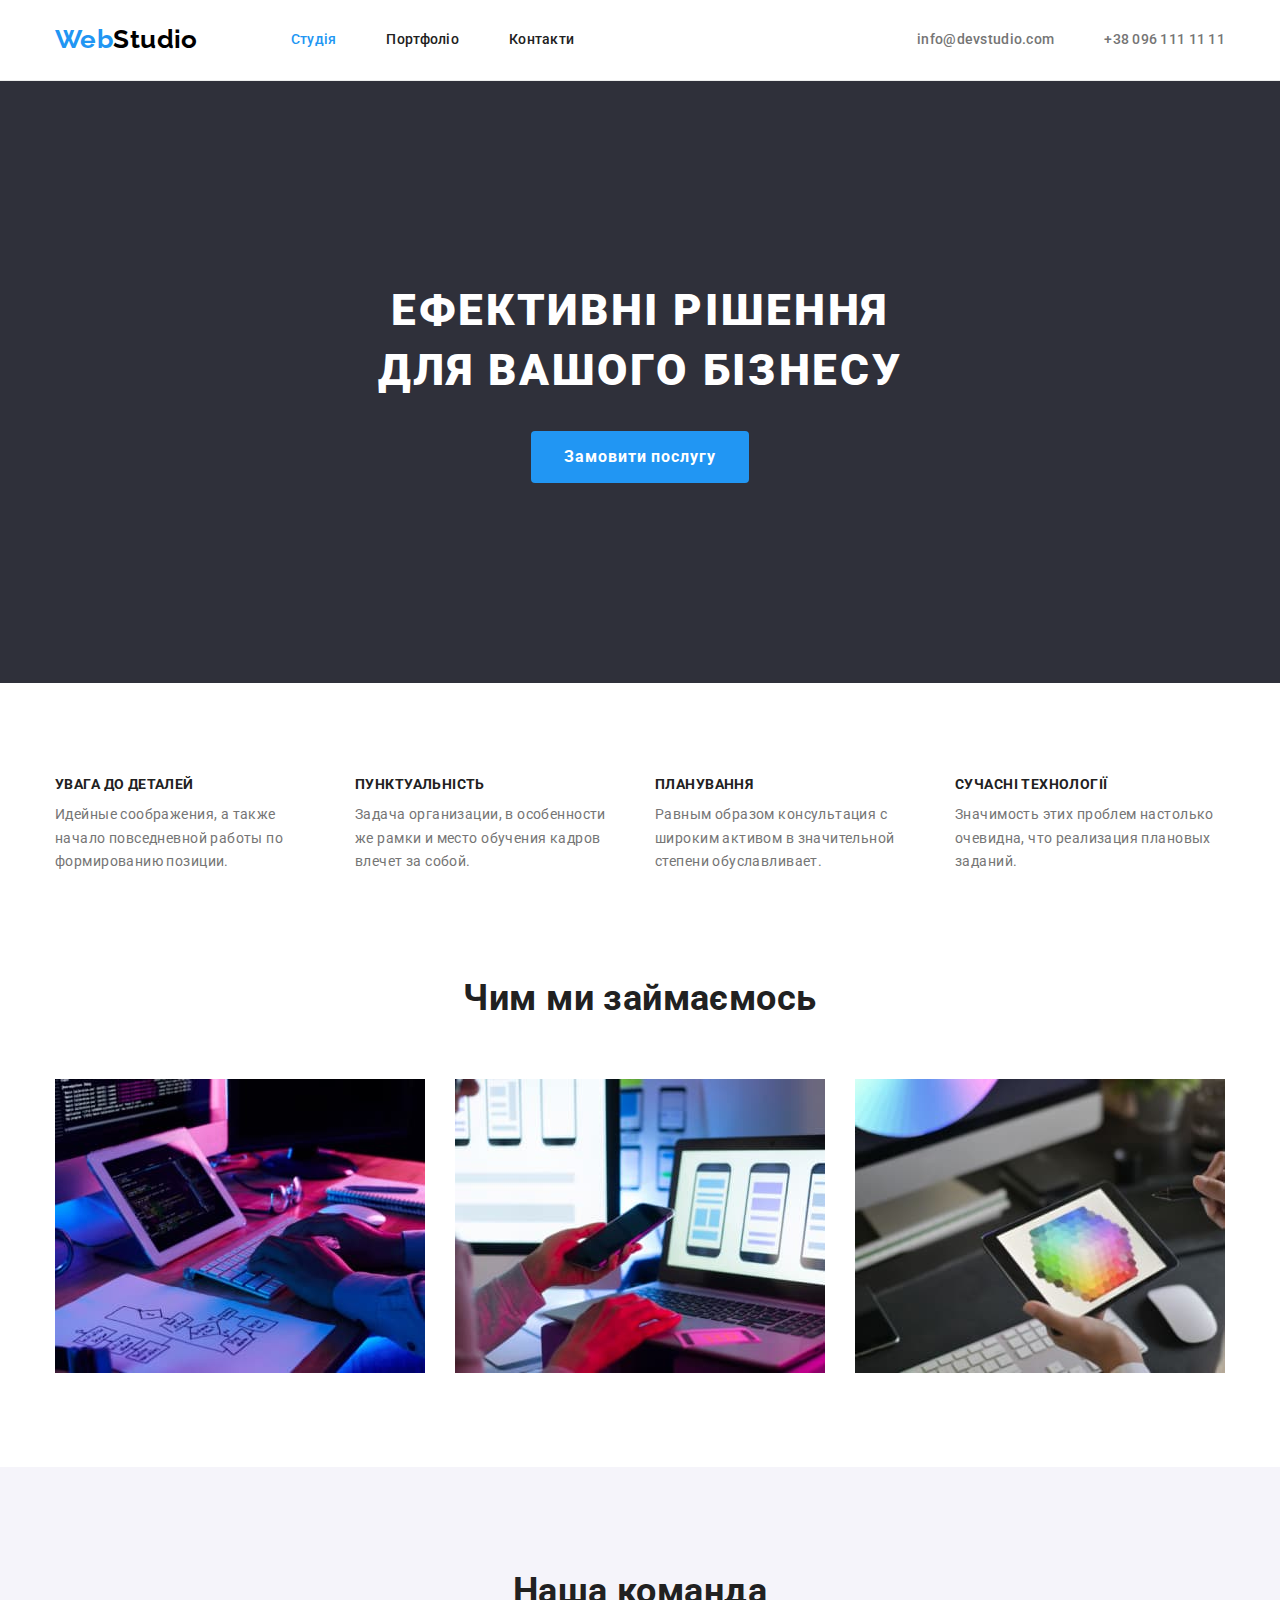
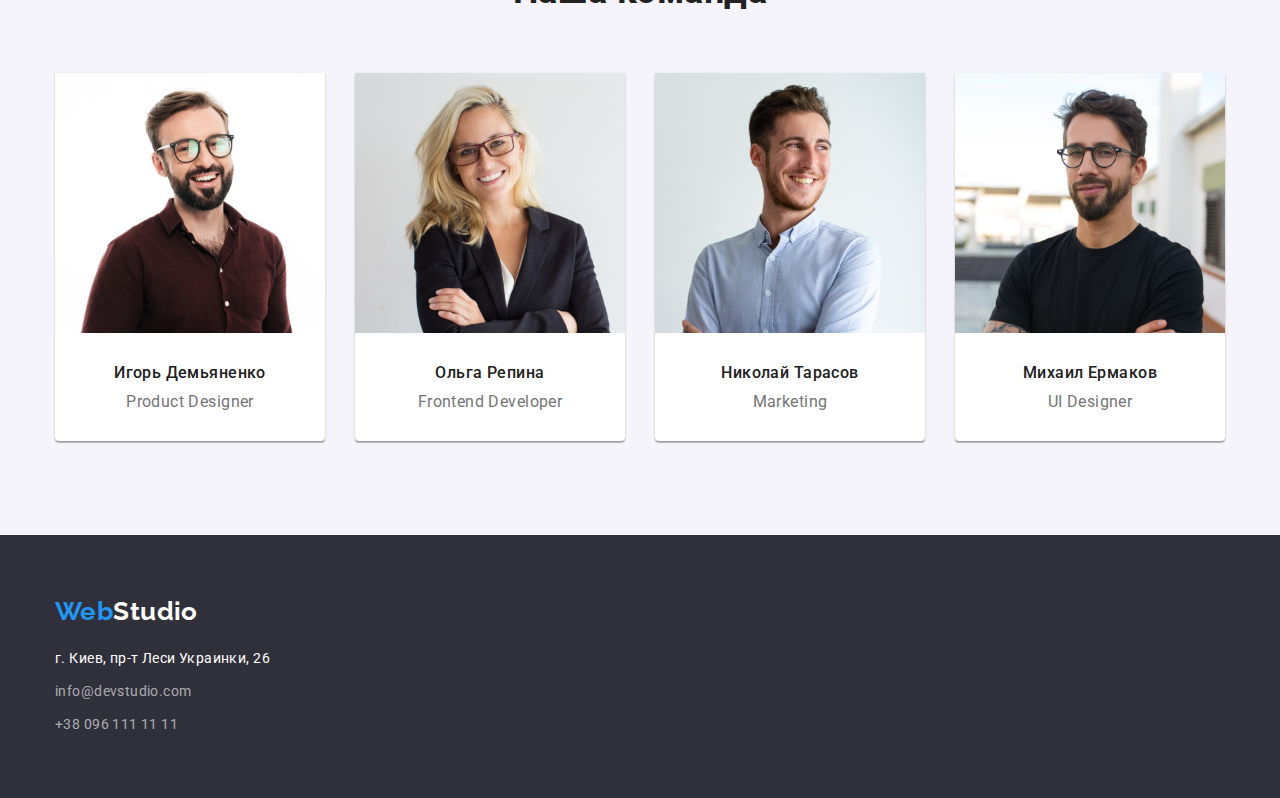
==== index.html @ 95d3e169 "Старт" ====
<!DOCTYPE html>
<html lang="uk">
<head>
  <meta charset="UTF-8">
  <meta http-equiv="X-UA-Compatible" content="IE=edge">
  <meta name="viewport" content="width=device-width, initial-scale=1.0">
  <title>WebStudio</title>
  <!-- Тут шрифти -->
  <link rel="preconnect" href="https://fonts.googleapis.com">
  <link rel="preconnect" href="https://fonts.gstatic.com" crossorigin>
  <link href="https://fonts.googleapis.com/css2?family=Raleway:wght@700&family=Roboto:wght@400;500;700;900&display=swap"
    rel="stylesheet"
  />
  <!-- NORMALIZATION -->
  <link 
    rel="stylesheet" 
    href="https://cdnjs.cloudflare.com/ajax/libs/modern-normalize/1.1.0/modern-normalize.css"
  />
  <!-- Тут стилі -->
  <link rel="stylesheet" href="./css/common.css">
  <link rel="stylesheet" href="./css/studio.css">
</head>
<body>
  <!-- ШАПКА СТОРІНКИ -->
  <!-- Нижня границя шапки згідно макету -->
  <header class="section no-padding header-bottom-brdr">
    <div class="container test-flex">
      <!--navigation zone-->
      <nav class="nav-zone test-flex">
        <!-- logo -->
        <a class="logo-hdr" href="./index.html"><span class="logo-blue">Web</span><span>Studio</span></a>
        <!-- navigation list -->
        <ul class="nav-list test-flex">
          <li>
            <a class="nav-link nav-link-current" href="./index.html">Студія</a>
          </li>
          <li>
            <a class="nav-link" href="./portfolio.html">Портфоліо</a>
          </li>
          <li>
            <a class="nav-link" href="/">Контакти</a>
          </li>
        </ul>
      </nav>
      <!-- contacts -->
      <ul class="contacts test-flex">
        <li>
          <a class="mail" href="mailto:info@devstudio.com">info@devstudio.com</a>
        </li>
        <li>
          <a class="tel" href="tel:+380961111111">+38 096 111 11 11</a>
        </li>
      </ul>
    </div>
  </header>
  <!-- ОСНОВНА ЧАСТИНА -->
  <main>
    <!-- BANER -->
    <section class="section hero">
      <div class="container">
        <h1 class="text-hero">
          Ефективні рішення для вашого бізнесу
        </h1>
        <button class="button-hero" type="button">
          Замовити послугу
        </button>
      </div>
    </section>
    <!-- SPECIALS -->
    <section class="section">
      <div class="container">
        <!-- прихований заголовок секції -->
        <h2 class="visually-hidden">Особливості</h2>
        <ul class="spcls-list test-flex">
          <li>
            <div class="spcls-container">
              <h3 class="spcls-tittles">Увага до деталей</h3>
              <p class="spcls-text">
                Идейные соображения, а также начало повседневной работы по формированию позиции.
              </p>
            </div>
          </li>
          <li>
            <div class="spcls-container">
              <h3 class="spcls-tittles">Пунктуальність</h3>
              <p class="spcls-text">
                Задача организации, в особенности же рамки и место обучения кадров влечет за собой.
              </p>
            </div>
          </li>
          <li>
            <div class="spcls-container">
              <h3 class="spcls-tittles">Планування</h3>
              <p class="spcls-text">
                Равным образом консультация с широким активом в значительной степени обуславливает.
              </p>
            </div>
          </li>
          <li>
            <div class="spcls-container">
              <h3 class="spcls-tittles">Сучасні технології</h3>
              <p class="spcls-text">
                Значимость этих проблем настолько очевидна, что реализация плановых заданий.
              </p>
            </div>
          </li>
        </ul>
      </div>
    </section>
    <!-- TYPES OF WORK -->
    <section class="section no-top-padding">
      <div class="container">
        <h2 class="section-tittle">Чим ми займаємось</h2>
        <ul class="works-list test-flex">
          <li><img src="./images/studio-imgs/box1.jpg" alt="портфоліо-1" width="370"></li>
          <li><img src="./images/studio-imgs/box2.jpg" alt="портфоліо-2" width="370"></li>
          <li><img src="./images/studio-imgs/box3.jpg" alt="портфоліо-3" width="370"></li>
        </ul>
      </div>
    </section>
    <!-- НАША КОМАНДА -->
    <section class="section team-bckgrnd-clr">
      <div class="container">
        <h2 class="section-tittle">Наша команда</h2>
        <ul class="wrkr-cards-list test-flex">
          <li>
            <div class="wrkr-card">
              <img src="./images/studio-imgs/img1.jpg" alt="Игорь Демьяненко" width="270">
              <h3 class="wrkr-name">Игорь Демьяненко</h3>
              <p class="wrkr-position">Product Designer</p>
            </div>
          </li>
          <li>
            <div class="wrkr-card">
              <img src="./images/studio-imgs/img2.jpg" alt="Ольга Репина" width="270">
              <h3 class="wrkr-name">Ольга Репина</h3>
              <p class="wrkr-position">Frontend Developer</p>
            </div>
          </li>
          <li>
            <div class="wrkr-card">
              <img src="./images/studio-imgs/img3.jpg" alt="Николай Тарасов" width="270">
              <h3 class="wrkr-name">Николай Тарасов</h3>
              <p class="wrkr-position">Marketing</p>
            </div>
          </li>
          <li>
            <div class="wrkr-card">
              <img src="./images/studio-imgs/img4.jpg" alt="Михаил Ермаков" width="270">
              <h3 class="wrkr-name">Михаил Ермаков</h3>
              <p class="wrkr-position">UI Designer</p>
            </div>
          </li>
        </ul>
      </div>
    </section>
  </main>
  <!--ПІДВАЛ СТОРІНКИ-->
  <footer class="section-footer">
    <div class="container">
      <!-- logo footer -->
      <a class="logo-ftr" href="./index.html"><span class="logo-blue">Web</span><span>Studio</span></a>
      <!-- address and contacts footer -->
      <address>
        <ul class="contacts-ftr">
          <li><a class="address"
              href="https://www.google.com/maps/place/%D0%B1%D1%83%D0%BB%D1%8C%D0%B2%D0%B0%D1%80+%D0%9B%D0%B5%D1%81%D1%96+%D0%A3%D0%BA%D1%80%D0%B0%D1%97%D0%BD%D0%BA%D0%B8,+26,+%D0%9A%D0%B8%D1%97%D0%B2,+02000/@50.4265807,30.5361971,17z/data=!3m1!4b1!4m5!3m4!1s0x40d4cf0e033ecbe9:0x57a4dffefec77da0!8m2!3d50.4265807!4d30.5383858"
              target="_blank">г. Киев, пр-т Леси Украинки, 26</a></li>
          <li><a class="mail-ftr" href="mailto:info@devstudio.com">info@devstudio.com</a></li>
          <li><a class="tel-ftr" href="tel:+380961111111">+38 096 111 11 11</a></li>
        </ul>
      </address>
    </div>
  </footer>
</body>
</html>
---- css/common.css ----
:root {
  --accent-clr-elmnts: #2196F3;
  --clr-btns-accent: #2196F3;
  --clr-btns-hover: #188CE8;
  --clr-btns-nrml: #F5F4FA;
  --color-contacts-ftr: rgba(255, 255, 255, 0.6);
  --color-text-primary: #757575;
  --tittle-clr-bold: #212121;
  --text-wght-nrml: 400;
  --text-wght-nrml2: 500;
  --tittle-wght-bold: 700;
  --tittle-wght-bol2: 900;
  --font-fmly-logo: 'Raleway', sans-serif;

  
  --testing-brdr-clr: tomato;
  --testing-brdr-clr: transparent;
  --testing-brdr-wght: 1px;

}

html {
  box-sizing: border-box;
}

*,
*::after,
*::before {
  box-sizing: inherit;
}

body {
  background-color: #ffffff;
  font-family: 'Roboto', sans-serif;
  color: #757575;
  font-size: 14px;
  letter-spacing: 0.03em;

  margin: 0px;
}

.container {
  max-width: 1200px;
  padding: 0px 15px;
  margin: 0px auto;

  outline: var(--testing-brdr-wght) solid var(--testing-brdr-clr);
}
.section {
  padding-top: 94px;
  padding-bottom: 94px;

  outline: var(--testing-brdr-wght) solid var(--testing-brdr-clr);
}
.section.no-padding {
  padding: 0px;

  outline: var(--testing-brdr-wght) solid var(--testing-brdr-clr);
}
.section.no-top-padding {
  padding-top: 0px;

  outline: var(--testing-brdr-wght) solid var(--testing-brdr-clr);
}
.section.no-bottom-padding {
  padding-bottom: 0px;

  outline: var(--testing-brdr-wght) solid var(--testing-brdr-clr);
}

h1,
h2,
h3,
h4,
h5,
h6,
p {
  margin-top: 0;
}
ul {
  list-style: none;
  padding-inline-start: 0px;
  margin: 0px;
}
a {
  text-decoration: none;
  color: inherit;
}
address {
  font-style: normal;
}
img {
  display: block;
  max-width: 100%;
  height: auto;
}

.test-flex {
  display: flex;
  align-items: center;

  outline: var(--testing-brdr-wght) solid var(--testing-brdr-clr);
}

/* СКРИТІ ЕЛЕМЕНТИ */
.visually-hidden {
  position: absolute;
  width: 1px;
  height: 1px;
  margin: -1px;
  border: 0;
  padding: 0;
  white-space: nowrap;
  clip-path: inset(100%);
  clip: rect(0 0 0 0);
  overflow: hidden;
}

/* ---------------------------ШАПКА СТОРІНКИ */

.header-bottom-brdr {
  border-bottom: 1px solid #ECECEC;
}

/* ЛОГОТИПЧИК ШАПКА */

.logo-hdr {
  font-family: var(--font-fmly-logo);
  font-weight: var(--tittle-wght-bold);
  font-size: 26px;
  line-height: 1.2;
  color: #000000;

  padding-top: 24px;
  padding-bottom: 25px;
  margin-right: 93px;
}
.logo-hdr .logo-blue {
  color: var(--accent-clr-elmnts);
}

/* НАВІГАЦІЯ САЙТОМ */
.nav-zone {
  margin-right: auto;
}

.nav-list {
  font-weight: var(--text-wght-nrml2);
  line-height: 1.14;
  letter-spacing: 0.02em;
}

.nav-list .nav-link {
  display: block;
  color: var(--tittle-clr-bold);

  padding-top: 32px;
  padding-bottom: 32px;
}

.nav-list li + li {
  margin-left: 50px;
}

.nav-list .nav-link:focus,
.nav-list .nav-link:hover {
  color: var(--accent-clr-elmnts);
}

.nav-list .nav-link:active {
  color: var(--accent-clr-elmnts)
}

.nav-list .nav-link.nav-link-current {
  color: var(--accent-clr-elmnts);
}



/* КОНТАКТИ ШАПКА */

.contacts {
  font-weight: var(--text-wght-nrml2);
  line-height: 1.14;
  letter-spacing: 0.02em;
}

.contacts>li:not(:first-child) {
  margin-left: 50px;
}

/* email */
.contacts .mail {
  display: block;
  color: var(--color-text-primary);

  padding-top: 32px;
  padding-bottom: 32px;
}

.contacts .mail:focus,
.contacts .mail:hover {
  color: var(--accent-clr-elmnts)
}

.contacts .mail:active {
  color: var(--accent-clr-elmnts)
}

/* tel */
.contacts .tel {
  display: block;
  color: var(--color-text-primary);

  padding-top: 32px;
  padding-bottom: 32px;
}

.contacts .tel:focus,
.contacts .tel:hover {
  color: var(--accent-clr-elmnts)
}

.contacts .tel:active {
  color: var(--accent-clr-elmnts)
}


/* ---------------------------ОСНОВНА ЧАСТИНА */


/* ---------------------------ПІДВАЛ СТОРІНКИ */

/* ЛОГОТИПЧИК ФУТЕР */
.section-footer {
  padding-top: 60px;
  padding-bottom: 60px;
  background-color: #2F303A;

  border: var(--testing-brdr-wght) solid var(--testing-brdr-clr);
}
.logo-ftr {
  display: inline-block;
  font-family: var(--font-fmly-logo);
  font-weight: 700;
  font-size: 26px;
  line-height: 1.2;
  color: #FFFFFF;

  margin-bottom: 20px;
}
.logo-ftr .logo-blue {
  color: var(--accent-clr-elmnts);
}

/* КОНТАКТИ ФУТЕР */

.contacts-ftr {
  line-height: 1.7;
}
.contacts-ftr>li:not(:last-child) {
  margin-bottom: 9px;
}


/* address footer */

.contacts-ftr .address {
  display: inline-block;
  color: #FFFFFF;
}

/* email footer */
.contacts-ftr .mail-ftr {
  display: inline-block;
  color: var(--color-contacts-ftr);
}
.contacts-ftr .mail-ftr:focus,
.contacts-ftr .mail-ftr:hover {
  color: var(--accent-clr-elmnts)
}
.contacts-ftr .mail-ftr:active {
  color: var(--accent-clr-elmnts)
}

/* tel footer */
.contacts-ftr .tel-ftr {
  display: inline-block;
  color: var(--color-contacts-ftr);
}
.contacts-ftr .tel-ftr:focus,
.contacts-ftr .tel-ftr:hover {
  color: var(--accent-clr-elmnts)
}
.contacts-ftr .tel-ftr:active {
  color: var(--accent-clr-elmnts)
}
---- css/studio.css ----
/* ---------------------------ШАПКА СТОРІНКИ */

/* ---------------------------ОСНОВНА ЧАСТИНА */

/* ----------ЗАГОЛОВКИ СЕКЦІЙ */
.section-tittle {
  font-weight: var(--tittle-wght-bold);
  font-size: 36px;
  line-height: 1.7;
  text-align: center;
  color: var(--tittle-clr-bold);
  margin-top: 0px;
  margin-bottom: 50px;
}
/* ----------ГЕРОЙ */

/* ФОН ГЕРОЙ */
.hero {
  background-color: #2F303A;
  text-align: center;

  padding-top: 200px;
  padding-bottom: 200px;

}
/* ТЕКСТ ГЕРОЙ */
.text-hero {
  font-weight: var(--tittle-wght-bol2);
  font-size: 44px;
  line-height: 1.36;
  text-align: center;
  letter-spacing: 0.06em;
  text-transform: uppercase;
  color: #FFFFFF;

  width: 600px;

  margin: 0px auto 30px;
}

/* ЗАМОВИТИ ПОСЛУГУ КНОПКА */
.button-hero {
  background-color: var(--clr-btns-accent);
  font-weight: var(--tittle-wght-bold);
  font-size: 16px;
  line-height: 1.88;
  /* text-align: center; */
  letter-spacing: 0.06em;
  color: #FFFFFF;

  border-style: none;
  border-radius: 4px;
  cursor: pointer;
  border: 1px solid transparent;

  padding: 10px 32px;
  min-width: 200px;
}
.button-hero:focus,
.button-hero:hover {
  background: var(--clr-btns-hover);
  box-shadow: 0px 4px 4px rgba(0, 0, 0, 0.15);
}
.button-hero:active {
  background-color: var(--clr-btns-nrml);
  border-color: solid var(--clr-btns-accent);
  color: var(--clr-btns-accent);
}

/* ----------ОСОБЛИВОСТІ */
.spcls-container {
  width: 270px;
}
.spcls-list>li:not(:last-child) {
  margin-right: 30px;
}
.spcls-tittles {
  font-weight: var(--tittle-wght-bold);
  font-size: 14px;
  line-height: 1.14;
  text-transform: uppercase;
  color: var(--tittle-clr-bold);
  margin-top: 0px;
  margin-bottom: 10px;
}
.spcls-text {
  line-height: 1.7;
  margin: 0px;
}

/* ----------TYPES OF WORK */
.works-list>li:not(:last-child) {
  margin-right: 30px;
}

/* ----------НАША КОМАНДА */
.team-bckgrnd-clr {
  background-color: #F5F4FA;
}
.wrkr-cards-list>li:not(:last-child) {
  margin-right: 30px;
}

/* КАРТА ПРАЦІВНИКА */
.wrkr-card {
  display: inline-block;
  background-color: #fff;
  

  width: 270px;
  padding-bottom: 30px;
  border-radius: 0px 0px 4px 4px;

  box-shadow: 0px 1px 3px rgba(0, 0, 0, 0.12), 0px 1px 1px rgba(0, 0, 0, 0.14), 0px 2px 1px rgba(0, 0, 0, 0.2);
}

.wrkr-card img {
  padding-bottom: 30px;
}

/* ІМЕНА ПРАЦІВНИКІВ */
.wrkr-card .wrkr-name {
  font-weight: var(--text-wght-nrml2);
  font-size: 16px;
  line-height: 1.2;
  text-align: center;
  color: var(--tittle-clr-bold);

  margin: 0px;
  padding-top: 0px;
  padding-bottom: 10px;
}

/* ПОСАДИ ПРАЦІВНИКІВ */

.wrkr-card .wrkr-position {
  font-size: 16px;
  line-height: 1.2;
  text-align: center;
  color: var(--color-text-primary);

  margin: 0px;
}




/* ---------------------------ПІДВАЛ СТОРІНКИ */
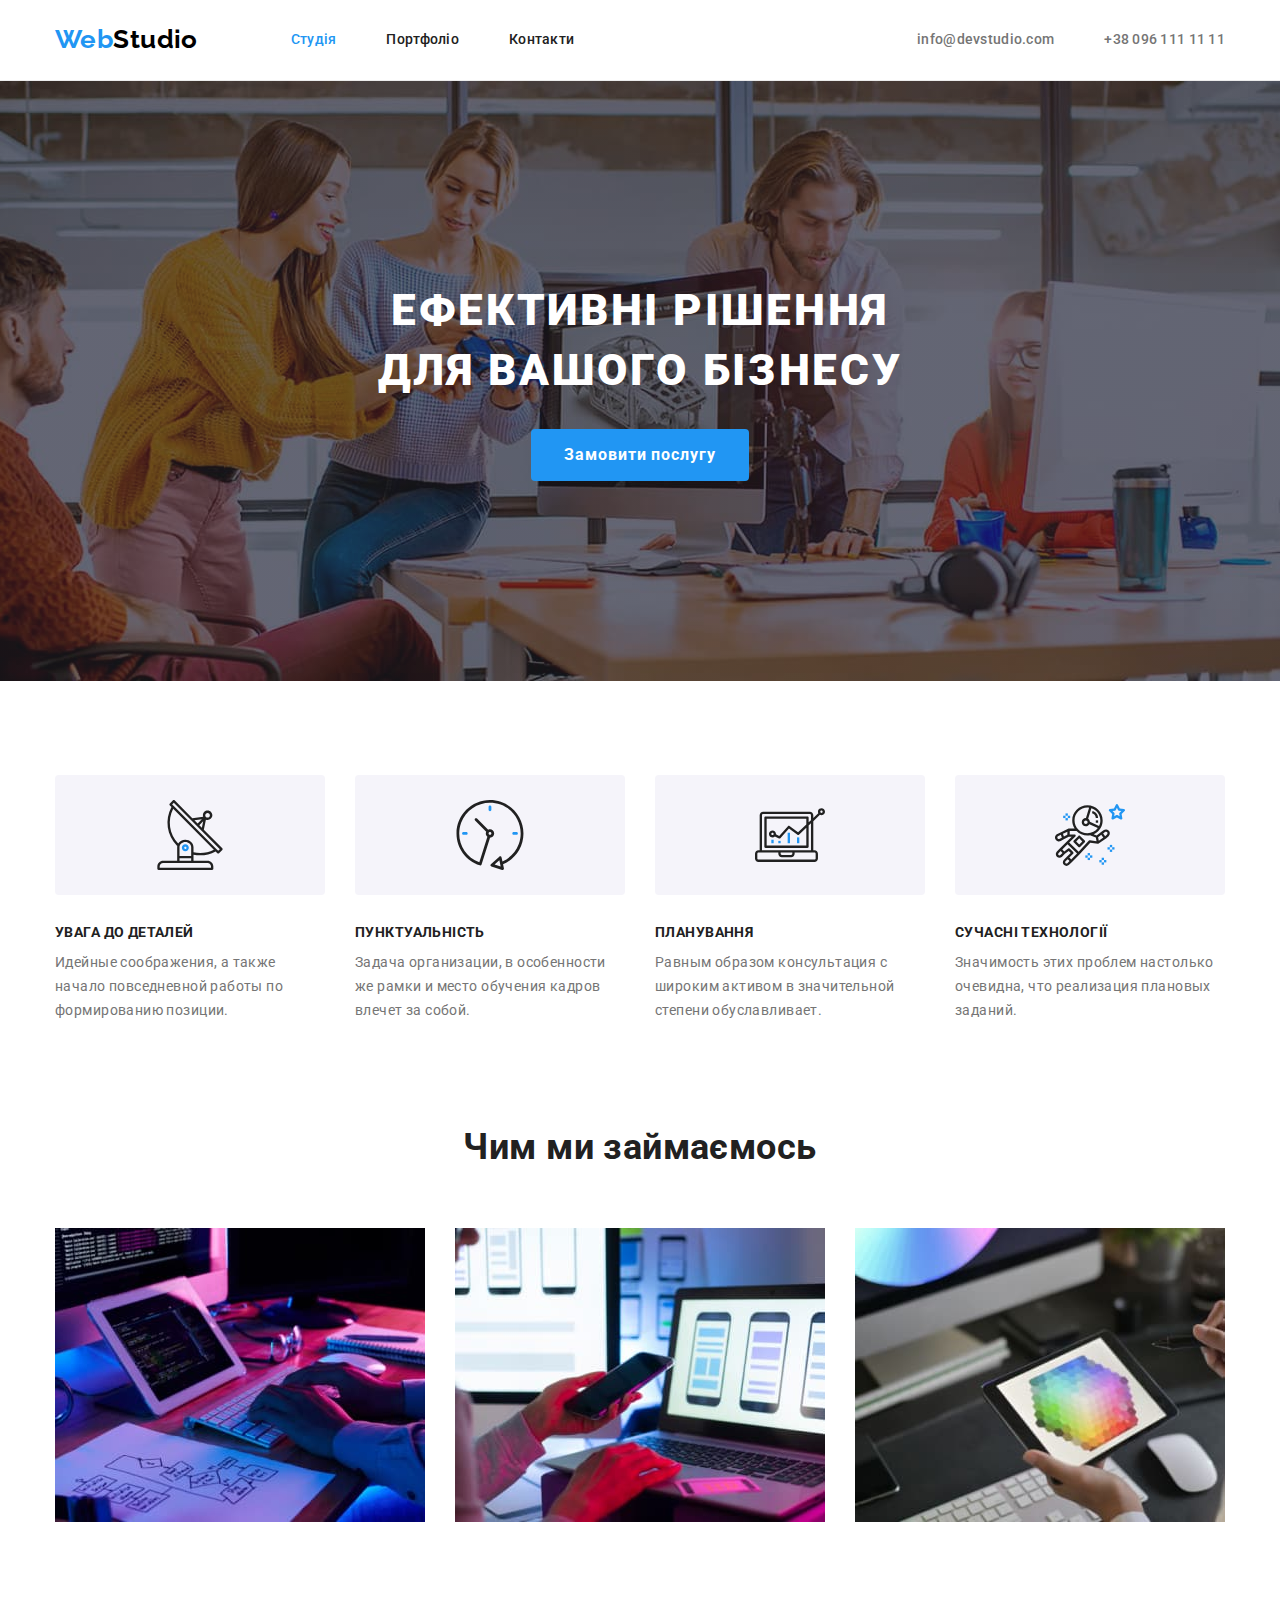
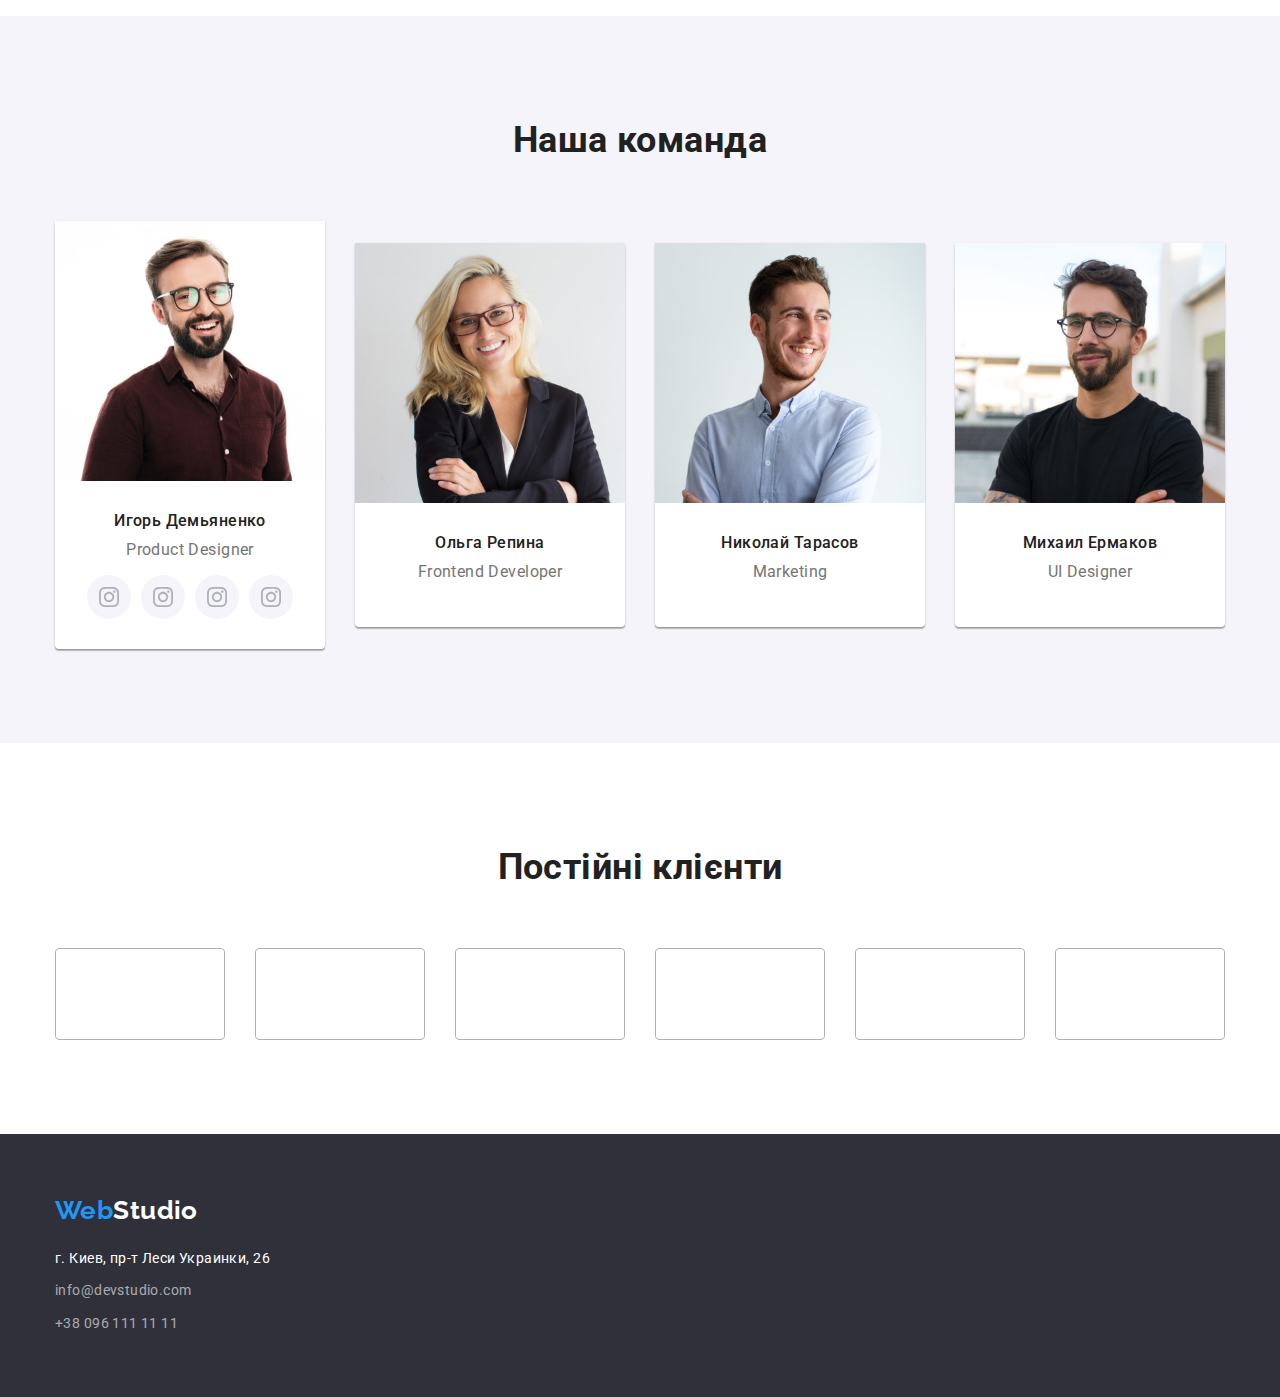
==== commit 765245dd: "icons spcls" ====
--- a/index.html
+++ b/index.html
@@ -1,176 +1,240 @@
 <!DOCTYPE html>
 <html lang="uk">
-<head>
-  <meta charset="UTF-8">
-  <meta http-equiv="X-UA-Compatible" content="IE=edge">
-  <meta name="viewport" content="width=device-width, initial-scale=1.0">
-  <title>WebStudio</title>
-  <!-- Тут шрифти -->
-  <link rel="preconnect" href="https://fonts.googleapis.com">
-  <link rel="preconnect" href="https://fonts.gstatic.com" crossorigin>
-  <link href="https://fonts.googleapis.com/css2?family=Raleway:wght@700&family=Roboto:wght@400;500;700;900&display=swap"
-    rel="stylesheet"
-  />
-  <!-- NORMALIZATION -->
-  <link 
-    rel="stylesheet" 
-    href="https://cdnjs.cloudflare.com/ajax/libs/modern-normalize/1.1.0/modern-normalize.css"
-  />
-  <!-- Тут стилі -->
-  <link rel="stylesheet" href="./css/common.css">
-  <link rel="stylesheet" href="./css/studio.css">
-</head>
-<body>
-  <!-- ШАПКА СТОРІНКИ -->
-  <!-- Нижня границя шапки згідно макету -->
-  <header class="section no-padding header-bottom-brdr">
-    <div class="container test-flex">
-      <!--navigation zone-->
-      <nav class="nav-zone test-flex">
-        <!-- logo -->
-        <a class="logo-hdr" href="./index.html"><span class="logo-blue">Web</span><span>Studio</span></a>
-        <!-- navigation list -->
-        <ul class="nav-list test-flex">
+  <head>
+    <meta charset="UTF-8" />
+    <meta http-equiv="X-UA-Compatible" content="IE=edge" />
+    <meta name="viewport" content="width=device-width, initial-scale=1.0" />
+    <title>WebStudio</title>
+    <!-- Тут шрифти -->
+    <link rel="preconnect" href="https://fonts.googleapis.com" />
+    <link rel="preconnect" href="https://fonts.gstatic.com" crossorigin />
+    <link
+      href="https://fonts.googleapis.com/css2?family=Raleway:wght@700&family=Roboto:wght@400;500;700;900&display=swap"
+      rel="stylesheet"
+    />
+    <!-- NORMALIZATION -->
+    <link
+      rel="stylesheet"
+      href="https://cdnjs.cloudflare.com/ajax/libs/modern-normalize/1.1.0/modern-normalize.css"
+    />
+    <!-- Тут стилі -->
+    <link rel="stylesheet" href="./css/common.css" />
+    <link rel="stylesheet" href="./css/studio.css" />
+  </head>
+  <body>
+    <!-- ШАПКА СТОРІНКИ -->
+    <!-- Нижня границя шапки згідно макету -->
+    <header class="section no-padding header-bottom-brdr">
+      <div class="container test-flex">
+        <!--navigation zone-->
+        <nav class="nav-zone test-flex">
+          <!-- logo -->
+          <a class="logo-hdr" href="./index.html">
+            <span class="logo-blue">Web</span><span>Studio</span>
+          </a>
+          <!-- navigation list -->
+          <ul class="nav-list test-flex">
+            <li>
+              <a class="nav-link nav-link-current" href="./index.html">Студія</a> 
+            </li>
+            <li>
+              <a class="nav-link" href="./portfolio.html">Портфоліо</a>
+            </li>
+            <li>
+              <a class="nav-link" href="/">Контакти</a>
+            </li>
+          </ul>
+        </nav>
+        <!-- contacts -->
+        <ul class="contacts test-flex">
           <li>
-            <a class="nav-link nav-link-current" href="./index.html">Студія</a>
+            <a class="mail" href="mailto:info@devstudio.com">info@devstudio.com</a>
           </li>
           <li>
-            <a class="nav-link" href="./portfolio.html">Портфоліо</a>
-          </li>
-          <li>
-            <a class="nav-link" href="/">Контакти</a>
-          </li>
-        </ul>
-      </nav>
-      <!-- contacts -->
-      <ul class="contacts test-flex">
-        <li>
-          <a class="mail" href="mailto:info@devstudio.com">info@devstudio.com</a>
-        </li>
-        <li>
-          <a class="tel" href="tel:+380961111111">+38 096 111 11 11</a>
-        </li>
-      </ul>
-    </div>
-  </header>
-  <!-- ОСНОВНА ЧАСТИНА -->
-  <main>
-    <!-- BANER -->
-    <section class="section hero">
-      <div class="container">
-        <h1 class="text-hero">
-          Ефективні рішення для вашого бізнесу
-        </h1>
-        <button class="button-hero" type="button">
-          Замовити послугу
-        </button>
-      </div>
-    </section>
-    <!-- SPECIALS -->
-    <section class="section">
-      <div class="container">
-        <!-- прихований заголовок секції -->
-        <h2 class="visually-hidden">Особливості</h2>
-        <ul class="spcls-list test-flex">
-          <li>
-            <div class="spcls-container">
-              <h3 class="spcls-tittles">Увага до деталей</h3>
-              <p class="spcls-text">
-                Идейные соображения, а также начало повседневной работы по формированию позиции.
-              </p>
-            </div>
-          </li>
-          <li>
-            <div class="spcls-container">
-              <h3 class="spcls-tittles">Пунктуальність</h3>
-              <p class="spcls-text">
-                Задача организации, в особенности же рамки и место обучения кадров влечет за собой.
-              </p>
-            </div>
-          </li>
-          <li>
-            <div class="spcls-container">
-              <h3 class="spcls-tittles">Планування</h3>
-              <p class="spcls-text">
-                Равным образом консультация с широким активом в значительной степени обуславливает.
-              </p>
-            </div>
-          </li>
-          <li>
-            <div class="spcls-container">
-              <h3 class="spcls-tittles">Сучасні технології</h3>
-              <p class="spcls-text">
-                Значимость этих проблем настолько очевидна, что реализация плановых заданий.
-              </p>
-            </div>
+            <a class="tel" href="tel:+380961111111">+38 096 111 11 11</a>
           </li>
         </ul>
       </div>
-    </section>
-    <!-- TYPES OF WORK -->
-    <section class="section no-top-padding">
+    </header>
+    <!-- ОСНОВНА ЧАСТИНА -->
+    <main>
+      <!-- BANER -->
+      <section class="section hero">
+        <div class="container">
+          <h1 class="text-hero">Ефективні рішення для вашого бізнесу</h1>
+          <button class="button-hero" type="button">Замовити послугу</button>
+        </div>
+      </section>
+      <!-- SPECIALS -->
+      <section class="section">
+        <div class="container">
+          <!-- прихований заголовок секції -->
+          <h2 class="visually-hidden">Особливості</h2>
+          <ul class="spcls-list test-flex">
+            <li>
+              <div class="spcls-container spcls-item icon-antena">
+                <h3 class="spcls-tittles">Увага до деталей</h3>
+                <p class="spcls-text">
+                  Идейные соображения, а также начало повседневной работы по формированию позиции.
+                </p>
+              </div>
+            </li>
+            <li>
+              <div class="spcls-container spcls-item icon-clock">
+                <h3 class="spcls-tittles">Пунктуальність</h3>
+                <p class="spcls-text">
+                  Задача организации, в особенности же рамки и место обучения кадров влечет за
+                  собой.
+                </p>
+              </div>
+            </li>
+            <li>
+              <div class="spcls-container spcls-item icon-diagram">
+                <h3 class="spcls-tittles">Планування</h3>
+                <p class="spcls-text">
+                  Равным образом консультация с широким активом в значительной степени
+                  обуславливает.
+                </p>
+              </div>
+            </li>
+            <li>
+              <div class="spcls-container spcls-item icon-astronaut">
+                <h3 class="spcls-tittles">Сучасні технології</h3>
+                <p class="spcls-text">
+                  Значимость этих проблем настолько очевидна, что реализация плановых заданий.
+                </p>
+              </div>
+            </li>
+          </ul>
+        </div>
+      </section>
+      <!-- TYPES OF WORK -->
+      <section class="section no-top-padding">
+        <div class="container">
+          <h2 class="section-tittle">Чим ми займаємось</h2>
+          <ul class="works-list test-flex">
+            <li><img src="./images/studio-imgs/box1.jpg" alt="портфоліо-1" width="370" /></li>
+            <li><img src="./images/studio-imgs/box2.jpg" alt="портфоліо-2" width="370" /></li>
+            <li><img src="./images/studio-imgs/box3.jpg" alt="портфоліо-3" width="370" /></li>
+          </ul>
+        </div>
+      </section>
+      <!-- НАША КОМАНДА -->
+      <section class="section team-bckgrnd-clr">
+        <div class="container">
+          <h2 class="section-tittle">Наша команда</h2>
+          <ul class="wrkr-cards-list test-flex">
+            <li>
+              <div class="wrkr-card">
+                <img src="./images/studio-imgs/img1.jpg" alt="Игорь Демьяненко" width="270" />
+                <h3 class="wrkr-name">Игорь Демьяненко</h3>
+                <p class="wrkr-position">Product Designer</p>
+                <!-- СОЦ МЕРЕЖІ ЧЛЕНА КОМАНДИ -->
+                <ul class="crd-socials-list">
+                  <li>
+                    <a class="crd-socials-link icon-instagram" href="/">
+
+                    </a>
+                  </li>
+                  <li>
+                    <a class="crd-socials-link icon-instagram" href="/">
+
+                    </a>
+                  </li>
+                  <li>
+                    <a class="crd-socials-link icon-instagram" href="/">
+
+                    </a>
+                  </li>
+                  <li>
+                    <a class="crd-socials-link icon-instagram" href="/">
+
+                    </a>
+                  </li>
+                </ul>
+              </div>
+            </li>
+            <li>
+              <div class="wrkr-card">
+                <img src="./images/studio-imgs/img2.jpg" alt="Ольга Репина" width="270" />
+                <h3 class="wrkr-name">Ольга Репина</h3>
+                <p class="wrkr-position">Frontend Developer</p>
+              </div>
+            </li>
+            <li>
+              <div class="wrkr-card">
+                <img src="./images/studio-imgs/img3.jpg" alt="Николай Тарасов" width="270" />
+                <h3 class="wrkr-name">Николай Тарасов</h3>
+                <p class="wrkr-position">Marketing</p>
+              </div>
+            </li>
+            <li>
+              <div class="wrkr-card">
+                <img src="./images/studio-imgs/img4.jpg" alt="Михаил Ермаков" width="270" />
+                <h3 class="wrkr-name">Михаил Ермаков</h3>
+                <p class="wrkr-position">UI Designer</p>
+              </div>
+            </li>
+          </ul>
+        </div>
+      </section>
+      <!-- ПОСТІЙНІ КЛІЄНТИ -->
+      <section class="section">
+        <div class="container">
+          <h2 class="section-tittle">Постійні клієнти</h2>
+          <ul class="partner-list">
+            <li>
+              <a class="partner-link" href="/">
+
+              </a>
+            </li>
+            <li><a class="partner-link" href="/">
+
+              </a>
+            </li>
+            <li><a class="partner-link" href="/">
+
+              </a>
+            </li>
+            <li><a class="partner-link" href="/">
+
+              </a>
+            </li>
+            <li><a class="partner-link" href="/">
+
+              </a>
+            </li>
+            <li><a class="partner-link" href="/">
+
+              </a>
+            </li>
+          </ul>
+        </div>
+      </section>
+    </main>
+    <!--ПІДВАЛ СТОРІНКИ-->
+    <footer class="section-footer">
       <div class="container">
-        <h2 class="section-tittle">Чим ми займаємось</h2>
-        <ul class="works-list test-flex">
-          <li><img src="./images/studio-imgs/box1.jpg" alt="портфоліо-1" width="370"></li>
-          <li><img src="./images/studio-imgs/box2.jpg" alt="портфоліо-2" width="370"></li>
-          <li><img src="./images/studio-imgs/box3.jpg" alt="портфоліо-3" width="370"></li>
-        </ul>
+        <!-- logo footer -->
+        <a class="logo-ftr" href="./index.html">
+          <span class="logo-blue">Web</span><span>Studio</span>
+        </a>
+        <!-- address and contacts footer -->
+        <address>
+          <ul class="contacts-ftr">
+            <li>
+              <a
+                class="address"
+                href="https://www.google.com/maps/place/%D0%B1%D1%83%D0%BB%D1%8C%D0%B2%D0%B0%D1%80+%D0%9B%D0%B5%D1%81%D1%96+%D0%A3%D0%BA%D1%80%D0%B0%D1%97%D0%BD%D0%BA%D0%B8,+26,+%D0%9A%D0%B8%D1%97%D0%B2,+02000/@50.4265807,30.5361971,17z/data=!3m1!4b1!4m5!3m4!1s0x40d4cf0e033ecbe9:0x57a4dffefec77da0!8m2!3d50.4265807!4d30.5383858"
+                target="_blank"
+                >г. Киев, пр-т Леси Украинки, 26</a
+              >
+            </li>
+            <li><a class="mail-ftr" href="mailto:info@devstudio.com">info@devstudio.com</a></li>
+            <li><a class="tel-ftr" href="tel:+380961111111">+38 096 111 11 11</a></li>
+          </ul>
+        </address>
       </div>
-    </section>
-    <!-- НАША КОМАНДА -->
-    <section class="section team-bckgrnd-clr">
-      <div class="container">
-        <h2 class="section-tittle">Наша команда</h2>
-        <ul class="wrkr-cards-list test-flex">
-          <li>
-            <div class="wrkr-card">
-              <img src="./images/studio-imgs/img1.jpg" alt="Игорь Демьяненко" width="270">
-              <h3 class="wrkr-name">Игорь Демьяненко</h3>
-              <p class="wrkr-position">Product Designer</p>
-            </div>
-          </li>
-          <li>
-            <div class="wrkr-card">
-              <img src="./images/studio-imgs/img2.jpg" alt="Ольга Репина" width="270">
-              <h3 class="wrkr-name">Ольга Репина</h3>
-              <p class="wrkr-position">Frontend Developer</p>
-            </div>
-          </li>
-          <li>
-            <div class="wrkr-card">
-              <img src="./images/studio-imgs/img3.jpg" alt="Николай Тарасов" width="270">
-              <h3 class="wrkr-name">Николай Тарасов</h3>
-              <p class="wrkr-position">Marketing</p>
-            </div>
-          </li>
-          <li>
-            <div class="wrkr-card">
-              <img src="./images/studio-imgs/img4.jpg" alt="Михаил Ермаков" width="270">
-              <h3 class="wrkr-name">Михаил Ермаков</h3>
-              <p class="wrkr-position">UI Designer</p>
-            </div>
-          </li>
-        </ul>
-      </div>
-    </section>
-  </main>
-  <!--ПІДВАЛ СТОРІНКИ-->
-  <footer class="section-footer">
-    <div class="container">
-      <!-- logo footer -->
-      <a class="logo-ftr" href="./index.html"><span class="logo-blue">Web</span><span>Studio</span></a>
-      <!-- address and contacts footer -->
-      <address>
-        <ul class="contacts-ftr">
-          <li><a class="address"
-              href="https://www.google.com/maps/place/%D0%B1%D1%83%D0%BB%D1%8C%D0%B2%D0%B0%D1%80+%D0%9B%D0%B5%D1%81%D1%96+%D0%A3%D0%BA%D1%80%D0%B0%D1%97%D0%BD%D0%BA%D0%B8,+26,+%D0%9A%D0%B8%D1%97%D0%B2,+02000/@50.4265807,30.5361971,17z/data=!3m1!4b1!4m5!3m4!1s0x40d4cf0e033ecbe9:0x57a4dffefec77da0!8m2!3d50.4265807!4d30.5383858"
-              target="_blank">г. Киев, пр-т Леси Украинки, 26</a></li>
-          <li><a class="mail-ftr" href="mailto:info@devstudio.com">info@devstudio.com</a></li>
-          <li><a class="tel-ftr" href="tel:+380961111111">+38 096 111 11 11</a></li>
-        </ul>
-      </address>
-    </div>
-  </footer>
-</body>
-</html>+    </footer>
+  </body>
+</html>
--- a/css/studio.css
+++ b/css/studio.css
@@ -15,14 +15,25 @@
 /* ----------ГЕРОЙ */
 
 /* ФОН ГЕРОЙ */
-.hero {
-  background-color: #2F303A;
-  text-align: center;
-
+.section.hero {
+  background-color: #C4C4C4;
+  height: 600px;
+  max-width: 1600px;
+
+  background-image: 
+    linear-gradient(to right, rgba(47, 48, 58, 0.4), rgba(47, 48, 58, 0.4)),
+    url(../images/Img_hero.jpg);
+  background-repeat: no-repeat;
+  background-position: center;
+  background-size: cover;
+
+  text-align: center;
   padding-top: 200px;
   padding-bottom: 200px;
-
-}
+  margin-right: auto;
+  margin-left: auto;
+}
+
 /* ТЕКСТ ГЕРОЙ */
 .text-hero {
   font-weight: var(--tittle-wght-bol2);
@@ -35,7 +46,7 @@
 
   width: 600px;
 
-  margin: 0px auto 30px;
+  margin: 0px auto 28px;
 }
 
 /* ЗАМОВИТИ ПОСЛУГУ КНОПКА */
@@ -44,7 +55,6 @@
   font-weight: var(--tittle-wght-bold);
   font-size: 16px;
   line-height: 1.88;
-  /* text-align: center; */
   letter-spacing: 0.06em;
   color: #FFFFFF;
 
@@ -68,12 +78,39 @@
 }
 
 /* ----------ОСОБЛИВОСТІ */
+.spcls-list>li:not(:last-child) {
+  margin-right: 30px;
+}
+/* ІКОНКИ В ОСОБЛИВОСТЯХ */
+.spcls-item::before {
+  display: block;
+  content: "";
+  height: 120px;
+  background-color: #F5F4FA;
+  background-size: 70px 70px;
+  background-position: center;
+  background-repeat: no-repeat;
+  border-radius: 4px;
+
+  margin-bottom: 30px;
+}
+.icon-antena::before {
+  background-image: url(../icons/icons-studio/icons-specials/antenna.svg);
+}
+.icon-clock::before {
+  background-image: url(../icons/icons-studio/icons-specials/clock.svg);
+}
+.icon-diagram::before {
+  background-image: url(../icons/icons-studio/icons-specials/diagram.svg);
+}
+.icon-astronaut::before {
+  background-image: url(../icons/icons-studio/icons-specials/astronaut.svg);
+}
+
 .spcls-container {
   width: 270px;
 }
-.spcls-list>li:not(:last-child) {
-  margin-right: 30px;
-}
+
 .spcls-tittles {
   font-weight: var(--tittle-wght-bold);
   font-size: 14px;
@@ -106,12 +143,14 @@
   display: inline-block;
   background-color: #fff;
   
-
   width: 270px;
   padding-bottom: 30px;
   border-radius: 0px 0px 4px 4px;
 
-  box-shadow: 0px 1px 3px rgba(0, 0, 0, 0.12), 0px 1px 1px rgba(0, 0, 0, 0.14), 0px 2px 1px rgba(0, 0, 0, 0.2);
+  box-shadow: 
+    0px 1px 3px rgba(0, 0, 0, 0.12), 
+    0px 1px 1px rgba(0, 0, 0, 0.14), 
+    0px 2px 1px rgba(0, 0, 0, 0.2);
 }
 
 .wrkr-card img {
@@ -140,9 +179,67 @@
   color: var(--color-text-primary);
 
   margin: 0px;
-}
-
-
+  padding-bottom: 16px;
+}
+/* СОЦІАЛЬНІ МЕРЕЖІ ПРАЦІВНИКІВ */
+
+.crd-socials-list {
+  display: flex;
+  align-items: center;
+
+  width: 206px;
+
+  column-gap: 10px;
+  margin-left: auto;
+  margin-right: auto;
+
+  outline: 1px solid var(--testing-brdr-clr);
+}
+.crd-socials-link {
+  display: block;
+  content: "";
+  width: 44px;
+  height: 44px;
+  background-color: #F5F4FA;
+  background-size: 20px 20px;
+  background-position: center;
+  background-repeat: no-repeat;
+  border-radius: 50%;
+  cursor: pointer;
+
+  outline: 1px solid var(--testing-brdr-clr);
+
+}
+.icon-instagram {
+  background-image: url(../icons/icons-studio/icons-socials/instagram-1.svg);
+}
+.icon-instagram:hover,
+.icon-twitter:hover,
+.icon-facebook,
+.icon-linkedin {
+  background-color: var(--clr-btns-accent);
+  /* fill: #FFFFFF; */
+}
+
+/* ----------ПОСТІЙНІ КЛІЄНТИ */
+.partner-list {
+  display: flex;
+  align-items: center;
+  column-gap: 30px;
+
+  outline: 1px solid var(--testing-brdr-clr);
+}
+.partner-link {
+  display: block;
+  width: 170px;
+  height: 92px;
+
+  border: 1px solid #AFB1B8;
+  border-radius: 4px;
+}
+.partner-link:hover {
+  border: 1px solid var(--clr-btns-hover);
+}
 
 
 /* ---------------------------ПІДВАЛ СТОРІНКИ */
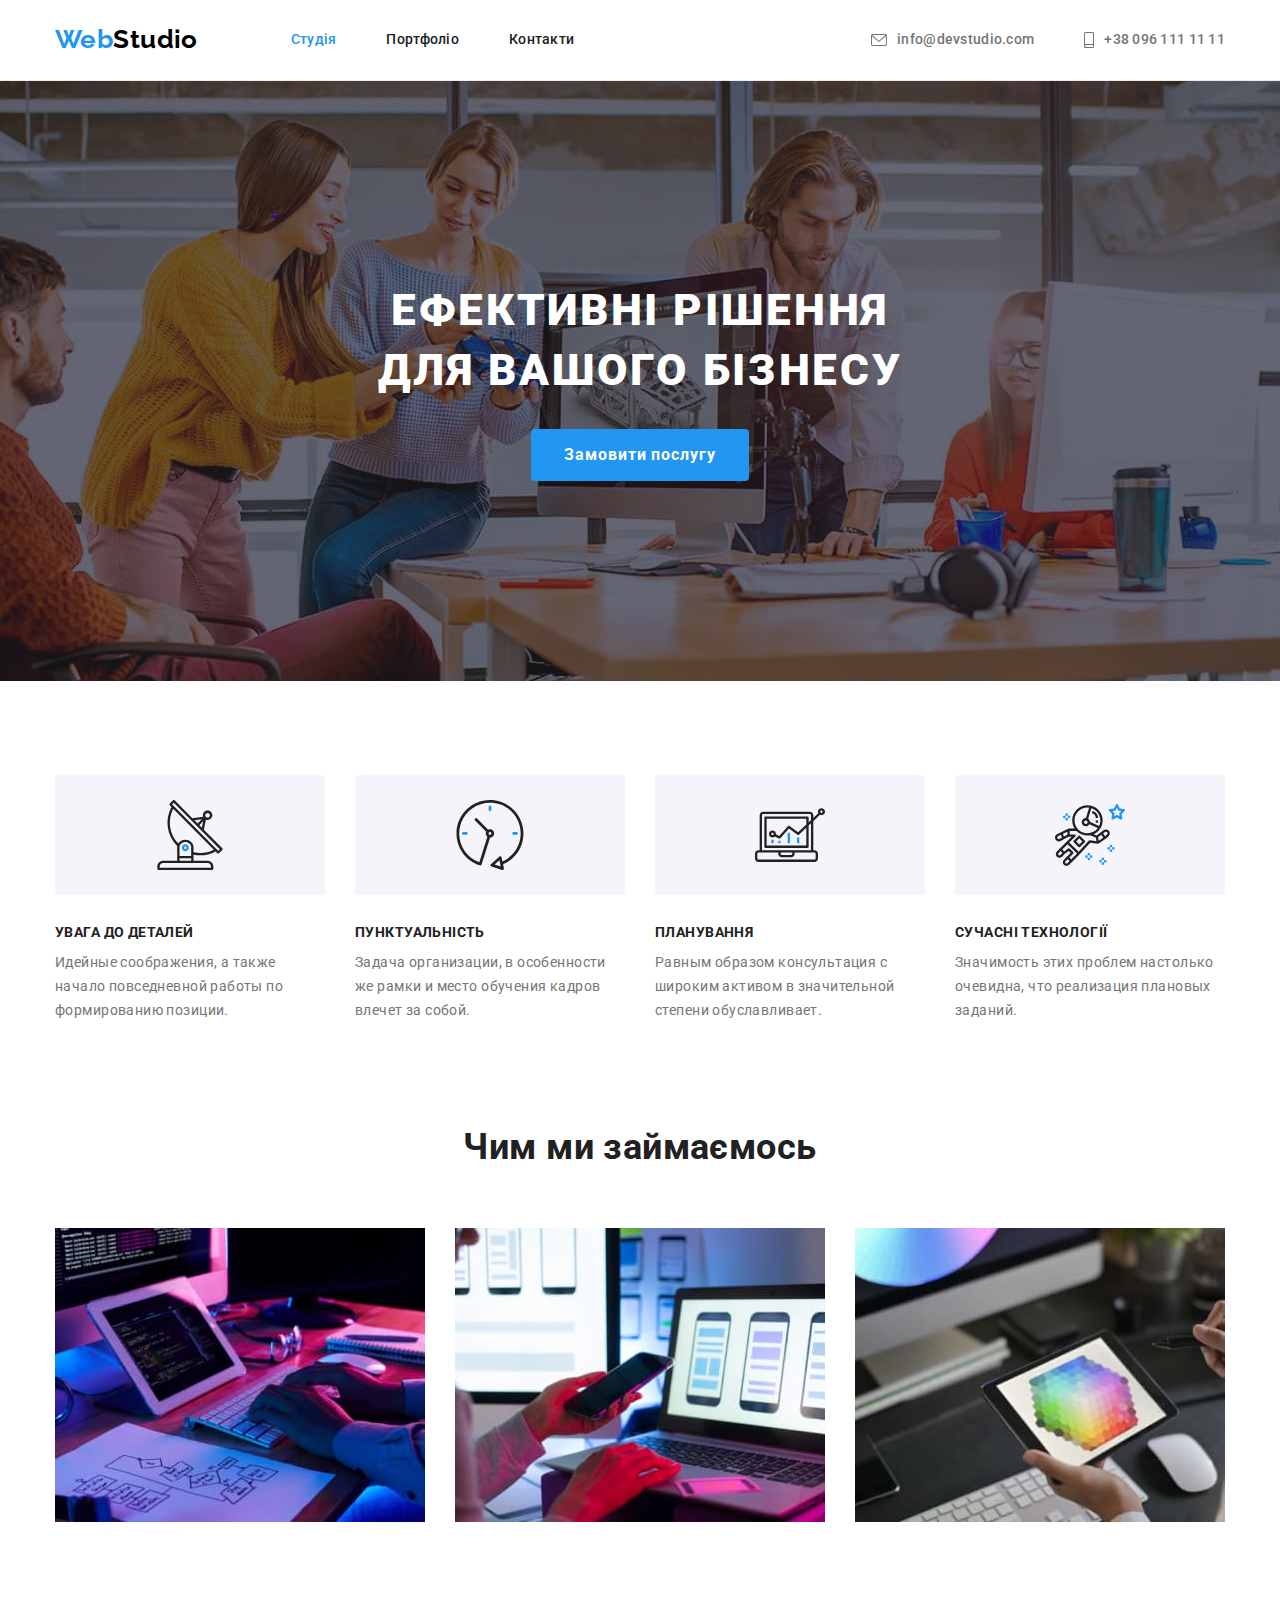
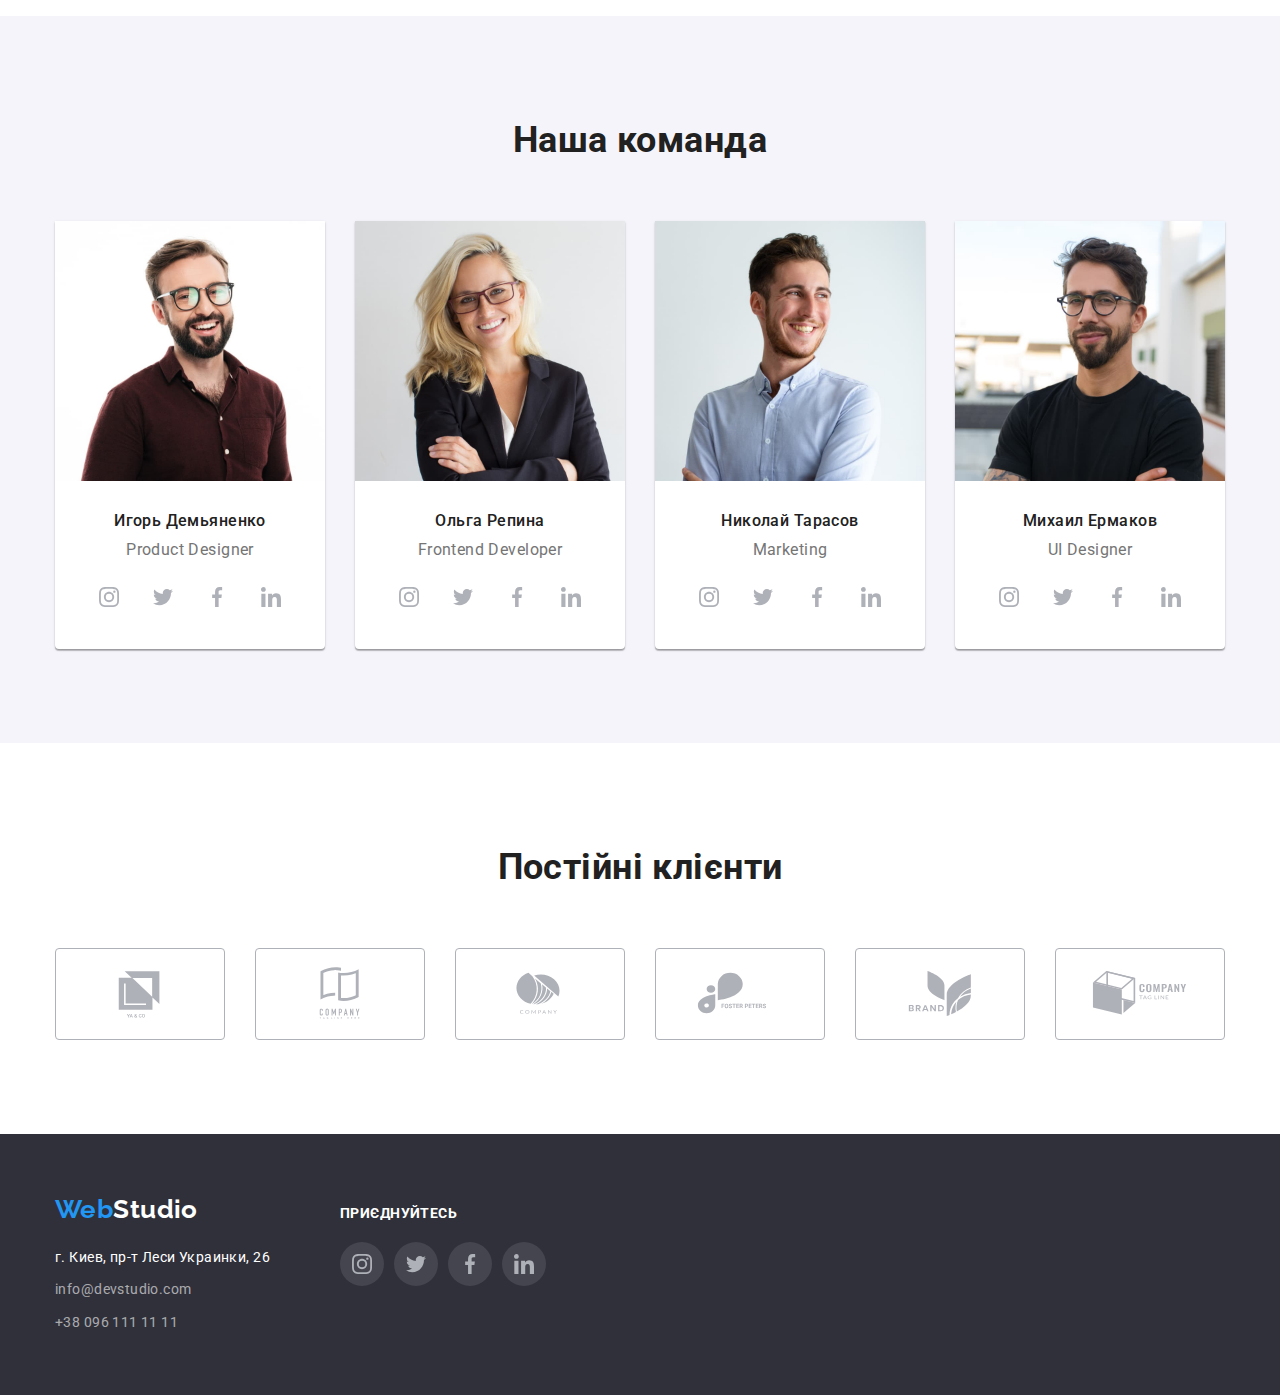
==== commit 491848f9: "Тестова здача 1" ====
--- a/index.html
+++ b/index.html
@@ -48,10 +48,18 @@
         <!-- contacts -->
         <ul class="contacts test-flex">
           <li>
-            <a class="mail" href="mailto:info@devstudio.com">info@devstudio.com</a>
+            <a class="mail" href="mailto:info@devstudio.com">
+              <svg>
+                <use href="./images/sprite_new.svg#icon-envelope"></use>
+              </svg>info@devstudio.com
+            </a>
           </li>
           <li>
-            <a class="tel" href="tel:+380961111111">+38 096 111 11 11</a>
+            <a class="tel" href="tel:+380961111111">
+              <svg>
+                <use href="./images/sprite_new.svg#icon-smartphone"></use>
+              </svg>+38 096 111 11 11
+            </a>
           </li>
         </ul>
       </div>
@@ -132,23 +140,31 @@
                 <!-- СОЦ МЕРЕЖІ ЧЛЕНА КОМАНДИ -->
                 <ul class="crd-socials-list">
                   <li>
-                    <a class="crd-socials-link icon-instagram" href="/">
-
-                    </a>
-                  </li>
-                  <li>
-                    <a class="crd-socials-link icon-instagram" href="/">
-
-                    </a>
-                  </li>
-                  <li>
-                    <a class="crd-socials-link icon-instagram" href="/">
-
-                    </a>
-                  </li>
-                  <li>
-                    <a class="crd-socials-link icon-instagram" href="/">
-
+                    <a class="crd-socials-link" href="/">
+                      <svg>
+                        <use href="./images/sprite_new.svg#icon-instagram-1"></use>
+                      </svg>
+                    </a>
+                  </li>
+                  <li>
+                    <a class="crd-socials-link" href="/">
+                      <svg>
+                        <use href="./images/sprite_new.svg#icon-twitter-1"></use>
+                      </svg>
+                    </a>
+                  </li>
+                  <li>
+                    <a class="crd-socials-link" href="/">
+                      <svg>
+                        <use href="./images/sprite_new.svg#icon-facebook-1"></use>
+                      </svg>
+                    </a>
+                  </li>
+                  <li>
+                    <a class="crd-socials-link" href="/">
+                      <svg>
+                        <use href="./images/sprite_new.svg#icon-linkedin-1"></use>
+                      </svg>
                     </a>
                   </li>
                 </ul>
@@ -159,6 +175,37 @@
                 <img src="./images/studio-imgs/img2.jpg" alt="Ольга Репина" width="270" />
                 <h3 class="wrkr-name">Ольга Репина</h3>
                 <p class="wrkr-position">Frontend Developer</p>
+                <!-- СОЦ МЕРЕЖІ ЧЛЕНА КОМАНДИ -->
+                <ul class="crd-socials-list">
+                  <li>
+                    <a class="crd-socials-link" href="/">
+                      <svg>
+                        <use href="./images/sprite_new.svg#icon-instagram-1"></use>
+                      </svg>
+                    </a>
+                  </li>
+                  <li>
+                    <a class="crd-socials-link" href="/">
+                      <svg>
+                        <use href="./images/sprite_new.svg#icon-twitter-1"></use>
+                      </svg>
+                    </a>
+                  </li>
+                  <li>
+                    <a class="crd-socials-link" href="/">
+                      <svg>
+                        <use href="./images/sprite_new.svg#icon-facebook-1"></use>
+                      </svg>
+                    </a>
+                  </li>
+                  <li>
+                    <a class="crd-socials-link" href="/">
+                      <svg>
+                        <use href="./images/sprite_new.svg#icon-linkedin-1"></use>
+                      </svg>
+                    </a>
+                  </li>
+                </ul>
               </div>
             </li>
             <li>
@@ -166,6 +213,37 @@
                 <img src="./images/studio-imgs/img3.jpg" alt="Николай Тарасов" width="270" />
                 <h3 class="wrkr-name">Николай Тарасов</h3>
                 <p class="wrkr-position">Marketing</p>
+                <!-- СОЦ МЕРЕЖІ ЧЛЕНА КОМАНДИ -->
+                <ul class="crd-socials-list">
+                  <li>
+                    <a class="crd-socials-link" href="/">
+                      <svg>
+                        <use href="./images/sprite_new.svg#icon-instagram-1"></use>
+                      </svg>
+                    </a>
+                  </li>
+                  <li>
+                    <a class="crd-socials-link" href="/">
+                      <svg>
+                        <use href="./images/sprite_new.svg#icon-twitter-1"></use>
+                      </svg>
+                    </a>
+                  </li>
+                  <li>
+                    <a class="crd-socials-link" href="/">
+                      <svg>
+                        <use href="./images/sprite_new.svg#icon-facebook-1"></use>
+                      </svg>
+                    </a>
+                  </li>
+                  <li>
+                    <a class="crd-socials-link" href="/">
+                      <svg>
+                        <use href="./images/sprite_new.svg#icon-linkedin-1"></use>
+                      </svg>
+                    </a>
+                  </li>
+                </ul>
               </div>
             </li>
             <li>
@@ -173,6 +251,37 @@
                 <img src="./images/studio-imgs/img4.jpg" alt="Михаил Ермаков" width="270" />
                 <h3 class="wrkr-name">Михаил Ермаков</h3>
                 <p class="wrkr-position">UI Designer</p>
+                <!-- СОЦ МЕРЕЖІ ЧЛЕНА КОМАНДИ -->
+                <ul class="crd-socials-list">
+                  <li>
+                    <a class="crd-socials-link" href="/">
+                      <svg>
+                        <use href="./images/sprite_new.svg#icon-instagram-1"></use>
+                      </svg>
+                    </a>
+                  </li>
+                  <li>
+                    <a class="crd-socials-link" href="/">
+                      <svg>
+                        <use href="./images/sprite_new.svg#icon-twitter-1"></use>
+                      </svg>
+                    </a>
+                  </li>
+                  <li>
+                    <a class="crd-socials-link" href="/">
+                      <svg>
+                        <use href="./images/sprite_new.svg#icon-facebook-1"></use>
+                      </svg>
+                    </a>
+                  </li>
+                  <li>
+                    <a class="crd-socials-link" href="/">
+                      <svg>
+                        <use href="./images/sprite_new.svg#icon-linkedin-1"></use>
+                      </svg>
+                    </a>
+                  </li>
+                </ul>
               </div>
             </li>
           </ul>
@@ -185,27 +294,56 @@
           <ul class="partner-list">
             <li>
               <a class="partner-link" href="/">
-
-              </a>
-            </li>
-            <li><a class="partner-link" href="/">
-
-              </a>
-            </li>
-            <li><a class="partner-link" href="/">
-
-              </a>
-            </li>
-            <li><a class="partner-link" href="/">
-
-              </a>
-            </li>
-            <li><a class="partner-link" href="/">
-
-              </a>
-            </li>
-            <li><a class="partner-link" href="/">
-
+                <svg>
+                  <use
+                    href="./images/sprite_new.svg#icon-Logo">
+                  </use>
+                </svg>
+              </a>
+            </li>
+            <li>
+              <a class="partner-link" href="/">
+                <svg>
+                  <use
+                    href="./images/sprite_new.svg#icon-Logo-1">
+                  </use>
+                </svg>
+              </a>
+            </li>
+            <li>
+              <a class="partner-link" href="/">
+                <svg>
+                  <use
+                    href="./images/sprite_new.svg#icon-Logo-2">
+                  </use>
+                </svg>
+              </a>
+            </li>
+            <li>
+              <a class="partner-link" href="/">
+                <svg>
+                  <use
+                    href="./images/sprite_new.svg#icon-Logo-3">
+                  </use>
+                </svg>
+              </a>
+            </li>
+            <li>
+              <a class="partner-link" href="/">
+                <svg>
+                  <use
+                    href="./images/sprite_new.svg#icon-Logo-4">
+                  </use>
+                </svg>
+              </a>
+            </li>
+            <li>
+              <a class="partner-link" href="/">
+                <svg>
+                  <use
+                    href="./images/sprite_new.svg#icon-Logo-5">
+                  </use>
+                </svg>
               </a>
             </li>
           </ul>
@@ -214,26 +352,59 @@
     </main>
     <!--ПІДВАЛ СТОРІНКИ-->
     <footer class="section-footer">
-      <div class="container">
-        <!-- logo footer -->
-        <a class="logo-ftr" href="./index.html">
-          <span class="logo-blue">Web</span><span>Studio</span>
-        </a>
-        <!-- address and contacts footer -->
-        <address>
-          <ul class="contacts-ftr">
-            <li>
-              <a
-                class="address"
-                href="https://www.google.com/maps/place/%D0%B1%D1%83%D0%BB%D1%8C%D0%B2%D0%B0%D1%80+%D0%9B%D0%B5%D1%81%D1%96+%D0%A3%D0%BA%D1%80%D0%B0%D1%97%D0%BD%D0%BA%D0%B8,+26,+%D0%9A%D0%B8%D1%97%D0%B2,+02000/@50.4265807,30.5361971,17z/data=!3m1!4b1!4m5!3m4!1s0x40d4cf0e033ecbe9:0x57a4dffefec77da0!8m2!3d50.4265807!4d30.5383858"
-                target="_blank"
-                >г. Киев, пр-т Леси Украинки, 26</a
-              >
-            </li>
-            <li><a class="mail-ftr" href="mailto:info@devstudio.com">info@devstudio.com</a></li>
-            <li><a class="tel-ftr" href="tel:+380961111111">+38 096 111 11 11</a></li>
-          </ul>
-        </address>
+      <div class="container ftr-flex">
+        <div>
+          <!-- logo footer -->
+          <a class="logo-ftr" href="./index.html">
+            <span class="logo-blue">Web</span><span>Studio</span>
+          </a>
+          <!-- address and contacts footer -->
+          <address>
+            <ul class="contacts-ftr">
+              <li>
+                <a class="address"
+                  href="https://www.google.com/maps/place/%D0%B1%D1%83%D0%BB%D1%8C%D0%B2%D0%B0%D1%80+%D0%9B%D0%B5%D1%81%D1%96+%D0%A3%D0%BA%D1%80%D0%B0%D1%97%D0%BD%D0%BA%D0%B8,+26,+%D0%9A%D0%B8%D1%97%D0%B2,+02000/@50.4265807,30.5361971,17z/data=!3m1!4b1!4m5!3m4!1s0x40d4cf0e033ecbe9:0x57a4dffefec77da0!8m2!3d50.4265807!4d30.5383858"
+                  target="_blank">г. Киев, пр-т Леси Украинки, 26</a>
+              </li>
+              <li><a class="mail-ftr" href="mailto:info@devstudio.com">info@devstudio.com</a></li>
+              <li><a class="tel-ftr" href="tel:+380961111111">+38 096 111 11 11</a></li>
+            </ul>
+          </address>
+        </div>
+        <div class="socials">
+          <!-- СОЦ МЕРЕЖІ ЧЛЕНА КОМАНДИ -->
+          <h2 class="socials-tittle">Приєднуйтесь</h2>
+          <ul class="socials-list">
+            <li>
+              <a class="socials-link" href="/">
+                <svg>
+                  <use href="./images/sprite_new.svg#icon-instagram-1"></use>
+                </svg>
+              </a>
+            </li>
+            <li>
+              <a class="socials-link" href="/">
+                <svg>
+                  <use href="./images/sprite_new.svg#icon-twitter-1"></use>
+                </svg>
+              </a>
+            </li>
+            <li>
+              <a class="socials-link" href="/">
+                <svg>
+                  <use href="./images/sprite_new.svg#icon-facebook-1"></use>
+                </svg>
+              </a>
+            </li>
+            <li>
+              <a class="socials-link" href="/">
+                <svg>
+                  <use href="./images/sprite_new.svg#icon-linkedin-1"></use>
+                </svg>
+              </a>
+            </li>
+          </ul>
+        </div>
       </div>
     </footer>
   </body>
--- a/css/common.css
+++ b/css/common.css
@@ -11,11 +11,11 @@
   --tittle-wght-bold: 700;
   --tittle-wght-bol2: 900;
   --font-fmly-logo: 'Raleway', sans-serif;
+  --icons-clr-primary: #AFB1B8;
 
   
   --testing-brdr-clr: tomato;
-  --testing-brdr-clr: transparent;
-  --testing-brdr-wght: 1px;
+  /* --testing-brdr-wght: 1px; */
 
 }
 
@@ -191,8 +191,11 @@
 
 /* email */
 .contacts .mail {
-  display: block;
+  display: flex;
+  align-items: center;
+  
   color: var(--color-text-primary);
+  fill: var(--color-text-primary);
 
   padding-top: 32px;
   padding-bottom: 32px;
@@ -200,29 +203,49 @@
 
 .contacts .mail:focus,
 .contacts .mail:hover {
-  color: var(--accent-clr-elmnts)
-}
-
+  color: var(--accent-clr-elmnts);
+  fill: var(--accent-clr-elmnts);
+}
 .contacts .mail:active {
-  color: var(--accent-clr-elmnts)
+  color: var(--accent-clr-elmnts);
+  fill: var(--accent-clr-elmnts);
+}
+.mail svg {
+  width: 16px;
+  height: 12px;
+  margin-right: 10px;
 }
 
 /* tel */
 .contacts .tel {
-  display: block;
+  display: flex;
+  align-items: center;
+
   color: var(--color-text-primary);
+  fill: var(--color-text-primary);
+  text-align: center;
 
   padding-top: 32px;
   padding-bottom: 32px;
 }
-
 .contacts .tel:focus,
 .contacts .tel:hover {
-  color: var(--accent-clr-elmnts)
-}
-
+  color: var(--accent-clr-elmnts);
+  fill: var(--accent-clr-elmnts);
+}
 .contacts .tel:active {
-  color: var(--accent-clr-elmnts)
+  color: var(--accent-clr-elmnts);
+  fill: var(--accent-clr-elmnts);
+}
+.tel svg {
+  width: 10px;
+  height: 16px;
+  margin-right: 10px;
+}
+
+.test1 {
+  display: flex;
+  align-items: center;
 }
 
 
@@ -230,7 +253,10 @@
 
 
 /* ---------------------------ПІДВАЛ СТОРІНКИ */
-
+.ftr-flex {
+  display: flex;
+  gap: 70px;
+}
 /* ЛОГОТИПЧИК ФУТЕР */
 .section-footer {
   padding-top: 60px;
@@ -294,4 +320,59 @@
 }
 .contacts-ftr .tel-ftr:active {
   color: var(--accent-clr-elmnts)
+}
+
+/* СОЦІАЛЬНІ МЕРЕЖІ footer */
+.socials {
+  padding-top: 12px;
+}
+
+.socials-tittle {
+  font-weight: 700;
+  font-size: 14px;
+  line-height: 1.14;
+  letter-spacing: 0.03em;
+  text-transform: uppercase;
+  
+  color: #FFFFFF;
+  margin-bottom: 20px;
+}
+.socials-list {
+  display: flex;
+  column-gap: 10px;
+  align-items: center;
+
+  width: 206px;
+
+  outline: var(--testing-brdr-wght) solid var(--testing-brdr-clr);
+}
+
+.socials-link {
+  display: block;
+  content: "";
+
+  width: 44px;
+  height: 44px;
+  fill: var(--icons-clr-primary);
+  background-color: rgba(255, 255, 255, 0.1);;
+  border-radius: 50%;
+  cursor: pointer;
+
+  padding: 12px;
+
+  outline: var(--testing-brdr-wght) solid var(--testing-brdr-clr);
+}
+
+.socials-link:focus,
+.socials-link:hover {
+  background-color: var(--clr-btns-accent);
+  fill: #FFFFFF;
+}
+
+.socials-link svg {
+  display: block;
+  width: 20px;
+  height: 20px;
+
+  outline: var(--testing-brdr-wght) solid var(--testing-brdr-clr);
 }--- a/css/studio.css
+++ b/css/studio.css
@@ -21,7 +21,7 @@
   max-width: 1600px;
 
   background-image: 
-    linear-gradient(to right, rgba(47, 48, 58, 0.4), rgba(47, 48, 58, 0.4)),
+    linear-gradient(rgba(47, 48, 58, 0.4), rgba(47, 48, 58, 0.4)),
     url(../images/Img_hero.jpg);
   background-repeat: no-repeat;
   background-position: center;
@@ -32,6 +32,8 @@
   padding-bottom: 200px;
   margin-right: auto;
   margin-left: auto;
+
+  outline: var(--testing-brdr-wght) solid var(--testing-brdr-clr);
 }
 
 /* ТЕКСТ ГЕРОЙ */
@@ -47,6 +49,8 @@
   width: 600px;
 
   margin: 0px auto 28px;
+
+  outline: var(--testing-brdr-wght) solid var(--testing-brdr-clr);
 }
 
 /* ЗАМОВИТИ ПОСЛУГУ КНОПКА */
@@ -96,15 +100,23 @@
 }
 .icon-antena::before {
   background-image: url(../icons/icons-studio/icons-specials/antenna.svg);
+
+  outline: var(--testing-brdr-wght) solid var(--testing-brdr-clr);
 }
 .icon-clock::before {
   background-image: url(../icons/icons-studio/icons-specials/clock.svg);
+
+  outline: var(--testing-brdr-wght) solid var(--testing-brdr-clr);
 }
 .icon-diagram::before {
   background-image: url(../icons/icons-studio/icons-specials/diagram.svg);
+
+  outline: var(--testing-brdr-wght) solid var(--testing-brdr-clr);
 }
 .icon-astronaut::before {
   background-image: url(../icons/icons-studio/icons-specials/astronaut.svg);
+
+  outline: var(--testing-brdr-wght) solid var(--testing-brdr-clr);
 }
 
 .spcls-container {
@@ -185,40 +197,45 @@
 
 .crd-socials-list {
   display: flex;
+  column-gap: 10px;
   align-items: center;
 
   width: 206px;
 
-  column-gap: 10px;
   margin-left: auto;
   margin-right: auto;
 
-  outline: 1px solid var(--testing-brdr-clr);
+  outline: var(--testing-brdr-wght) solid var(--testing-brdr-clr);
 }
 .crd-socials-link {
-  display: block;
+  display: flex;
+  align-items: center;
+  justify-content: center;
   content: "";
+  
   width: 44px;
   height: 44px;
-  background-color: #F5F4FA;
-  background-size: 20px 20px;
-  background-position: center;
-  background-repeat: no-repeat;
+  
+  background-color: #ffffff;
   border-radius: 50%;
   cursor: pointer;
 
-  outline: 1px solid var(--testing-brdr-clr);
-
-}
-.icon-instagram {
-  background-image: url(../icons/icons-studio/icons-socials/instagram-1.svg);
-}
-.icon-instagram:hover,
-.icon-twitter:hover,
-.icon-facebook,
-.icon-linkedin {
+  fill: var(--icons-clr-primary);
+
+  outline: var(--testing-brdr-wght) solid var(--testing-brdr-clr);
+}
+.crd-socials-link:focus,
+.crd-socials-link:hover {
   background-color: var(--clr-btns-accent);
-  /* fill: #FFFFFF; */
+  fill: #FFFFFF;
+}
+
+.crd-socials-link svg {
+  display: block;
+  width: 20px;
+  height: 20px;
+
+  outline: var(--testing-brdr-wght) solid var(--testing-brdr-clr);
 }
 
 /* ----------ПОСТІЙНІ КЛІЄНТИ */
@@ -227,18 +244,32 @@
   align-items: center;
   column-gap: 30px;
 
-  outline: 1px solid var(--testing-brdr-clr);
+  outline: var(--testing-brdr-wght) solid var(--testing-brdr-clr);
 }
 .partner-link {
-  display: block;
+  display: flex;
+  align-items: center;
+  justify-content: center;
+
   width: 170px;
   height: 92px;
 
-  border: 1px solid #AFB1B8;
+  border: 1px solid var(--icons-clr-primary);
+  fill: var(--icons-clr-primary);
   border-radius: 4px;
-}
+
+  /* padding: 16px 32px; */
+}
+.partner-link:focus,
 .partner-link:hover {
   border: 1px solid var(--clr-btns-hover);
+  fill: var(--clr-btns-hover);
+}
+.partner-link svg{
+  width: 106px;
+  height: 60px;
+
+  outline: var(--testing-brdr-wght) solid var(--testing-brdr-clr);
 }
 
 
